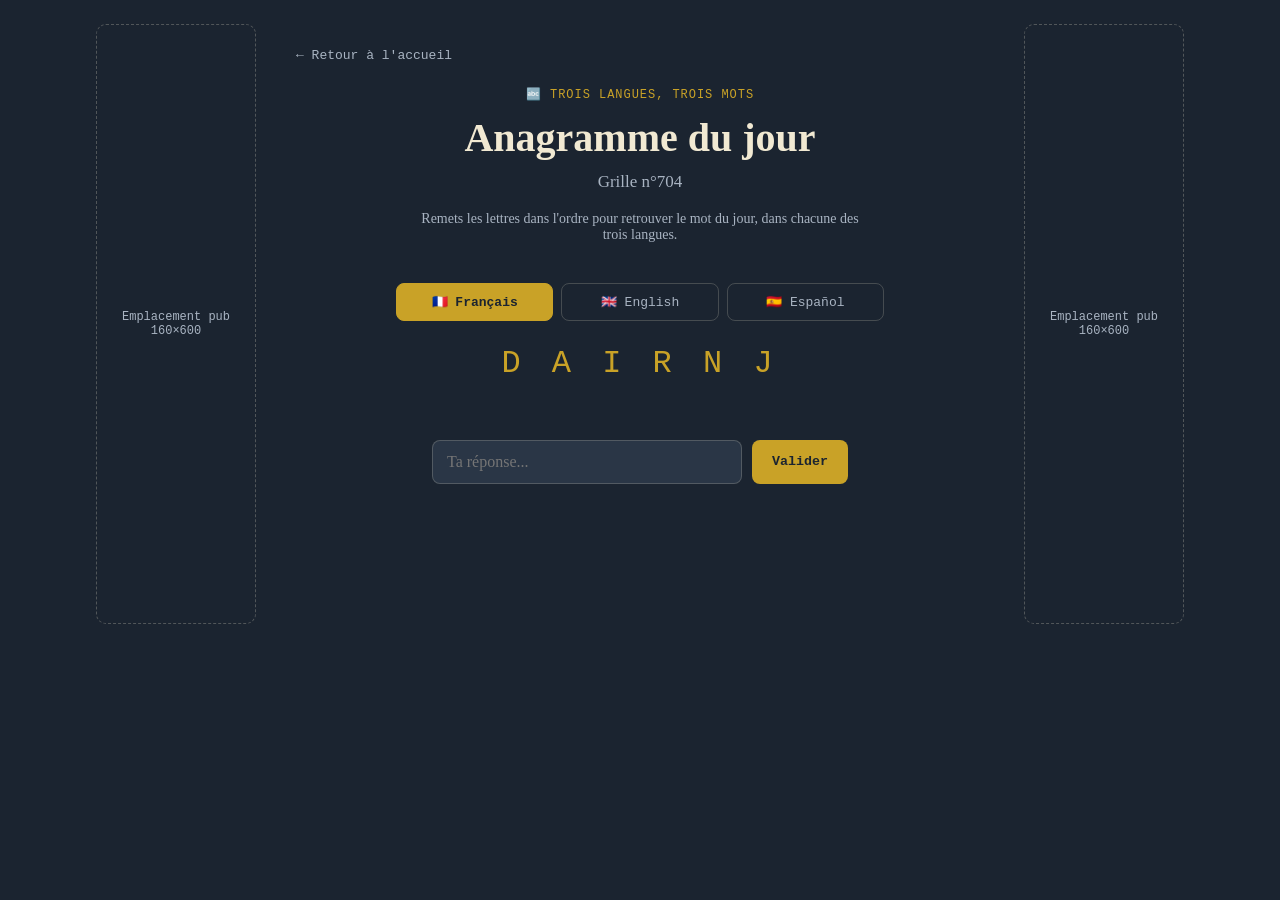
==== mon-site-jeux-5/jeux/anagramme/index.html @ 9b38d36c "Add files via upload" ====
<!DOCTYPE html>
<html lang="fr">
<head>
<meta charset="UTF-8">
<meta name="viewport" content="width=device-width, initial-scale=1.0">
<title>Anagramme du jour — FR / EN / ES</title>
<link rel="stylesheet" href="../../style.css">
<link rel="stylesheet" href="../../game-common.css">
<link rel="stylesheet" href="anagramme.css">
</head>
<body>

<div class="layout">
  <aside class="ad-slot ad-left" aria-label="Emplacement publicitaire gauche">
    <span>Emplacement pub<br>160×600</span>
  </aside>

  <main class="page">
    <a class="back-link" href="../../index.html">← Retour à l'accueil</a>

    <header class="game-header">
      <p class="eyebrow">🔤 Trois langues, trois mots</p>
      <h1>Anagramme du jour</h1>
      <p class="tagline" id="day-label">Grille du jour</p>
      <p class="instructions">Remets les lettres dans l'ordre pour retrouver le mot du jour, dans chacune des trois langues.</p>
    </header>

    <div class="lang-tabs">
      <button class="lang-tab lang-tab--active" data-lang="fr">🇫🇷 Français</button>
      <button class="lang-tab" data-lang="en">🇬🇧 English</button>
      <button class="lang-tab" data-lang="es">🇪🇸 Español</button>
    </div>

    <div id="panel-fr" class="lang-panel"></div>
    <div id="panel-en" class="lang-panel" style="display:none;"></div>
    <div id="panel-es" class="lang-panel" style="display:none;"></div>
  </main>

  <aside class="ad-slot ad-right" aria-label="Emplacement publicitaire droit">
    <span>Emplacement pub<br>160×600</span>
  </aside>
</div>

<script src="../../shared.js"></script>
<script src="data.js"></script>
<script src="script.js"></script>
</body>
</html>
---- mon-site-jeux-5/style.css ----
/* ===== Design tokens ===== */
:root{
  --ink: #1B2430;
  --ink-soft: #2A3646;
  --parchment: #F1E9D2;
  --parchment-dim: #E4D9B8;
  --gold: #C9A227;
  --coral: #E4572E;
  --green: #4C8B5C;
  --text-light: #F1E9D2;
  --text-dim: #A9B4C2;
  --radius: 10px;
  --serif: "Iowan Old Style", "Palatino Linotype", Georgia, serif;
  --mono: "IBM Plex Mono", "Courier New", monospace;
}

*{box-sizing:border-box;}
html,body{margin:0;padding:0;}
body{
  background:var(--ink);
  color:var(--text-light);
  font-family:var(--serif);
  -webkit-font-smoothing:antialiased;
}
a{color:inherit;}

/* ===== Layout with ad rails ===== */
.layout{
  display:flex;
  justify-content:center;
  gap:24px;
  max-width:1400px;
  margin:0 auto;
  padding:24px;
}
.ad-slot{
  flex:0 0 160px;
  min-height:600px;
  border:1px dashed rgba(241,233,210,0.25);
  border-radius:var(--radius);
  display:flex;
  align-items:center;
  justify-content:center;
  text-align:center;
  font-family:var(--mono);
  font-size:12px;
  color:var(--text-dim);
  position:sticky;
  top:24px;
  align-self:flex-start;
}
@media (max-width: 1000px){
  .ad-slot{display:none;}
}

.page{
  flex:1 1 auto;
  max-width:720px;
}

/* ===== Hero ===== */
.hero{
  text-align:center;
  padding:56px 16px 40px;
}
.eyebrow{
  font-family:var(--mono);
  letter-spacing:0.08em;
  text-transform:uppercase;
  font-size:12px;
  color:var(--gold);
  margin:0 0 12px;
}
.hero h1{
  font-size:56px;
  margin:0 0 16px;
  letter-spacing:-0.01em;
}
.tagline{
  color:var(--text-dim);
  font-size:17px;
  max-width:480px;
  margin:0 auto;
  line-height:1.5;
}

/* ===== Timeline / game cards (signature element) ===== */
.timeline{
  position:relative;
  padding:24px 0 40px;
}
.timeline-line{
  position:absolute;
  left:23px;
  top:14px;
  bottom:14px;
  width:2px;
  background:linear-gradient(to bottom, var(--gold), rgba(201,162,39,0.15));
}
.game-card{
  position:relative;
  margin-left:56px;
  margin-bottom:28px;
  background:var(--ink-soft);
  border-radius:var(--radius);
  padding:24px 28px;
  border:1px solid rgba(241,233,210,0.08);
}
.game-dot{
  position:absolute;
  left:-44px;
  top:28px;
  width:14px;
  height:14px;
  border-radius:50%;
  background:var(--gold);
  border:3px solid var(--ink);
  box-shadow:0 0 0 2px var(--gold);
}
.game-card--soon .game-dot{
  background:var(--ink);
  box-shadow:0 0 0 2px rgba(241,233,210,0.25);
}
.game-card--soon{opacity:0.55;}
.game-card h2{
  margin:0 0 8px;
  font-size:24px;
}
.game-desc{
  color:var(--text-dim);
  font-size:15px;
  line-height:1.5;
  margin:0 0 18px;
}
.play-btn{
  display:inline-block;
  font-family:var(--mono);
  font-size:14px;
  text-decoration:none;
  background:var(--gold);
  color:var(--ink);
  padding:10px 18px;
  border-radius:6px;
  font-weight:bold;
}
.play-btn--disabled{
  background:transparent;
  border:1px solid var(--text-dim);
  color:var(--text-dim);
}

.site-footer{
  text-align:center;
  color:var(--text-dim);
  font-size:13px;
  padding:24px 0;
}
---- mon-site-jeux-5/game-common.css ----
.back-link{
  display:inline-block;
  font-family:var(--mono);
  font-size:13px;
  color:var(--text-dim);
  text-decoration:none;
  margin:24px 0 0 16px;
}

.game-header{
  text-align:center;
  padding:24px 16px 16px;
}
.game-header h1{
  font-size:40px;
  margin:0 0 8px;
}
.instructions{
  color:var(--text-dim);
  font-size:14px;
  max-width:460px;
  margin:16px auto 0;
}

.guess-form{
  display:flex;
  gap:10px;
  max-width:480px;
  margin:24px auto 0;
  padding:0 16px;
}
.guess-form input[type="text"],
.guess-form input[type="number"],
.guess-form select{
  flex:1;
  padding:12px 14px;
  border-radius:8px;
  border:1px solid rgba(241,233,210,0.2);
  background:var(--ink-soft);
  color:var(--text-light);
  font-family:var(--serif);
  font-size:16px;
}
.guess-form button{
  border:none;
  cursor:pointer;
  background:var(--gold);
  color:var(--ink);
  font-weight:bold;
  padding:0 20px;
  border-radius:8px;
  font-family:var(--mono);
}

.attempts-board{
  max-width:480px;
  margin:24px auto 0;
  padding:0 16px;
  display:flex;
  flex-direction:column;
  gap:8px;
}
.attempt-row{
  display:flex;
  align-items:center;
  justify-content:space-between;
  gap:12px;
  background:var(--ink-soft);
  border:1px solid rgba(241,233,210,0.08);
  border-radius:8px;
  padding:10px 14px;
  font-size:14px;
}
.attempt-guess{
  flex:1;
}
.attempt-feedback{
  font-family:var(--mono);
  font-size:13px;
  color:var(--coral);
  font-weight:bold;
  white-space:nowrap;
}
.attempt-feedback--ok{
  color:var(--green);
}

.clue-list{
  max-width:480px;
  margin:20px auto 0;
  padding:0 16px;
  list-style:none;
}
.clue-list li{
  background:var(--ink-soft);
  border-left:3px solid var(--gold);
  border-radius:6px;
  padding:10px 14px;
  margin-bottom:8px;
  font-size:14px;
  color:var(--text-light);
}

.result{
  text-align:center;
  padding:24px 16px 48px;
}
.score-line{
  font-size:20px;
  margin:0 0 8px;
}
.emoji-grid{
  font-size:24px;
  letter-spacing:4px;
  margin:0 0 20px;
}
.share-btn{
  border:none;
  cursor:pointer;
  background:var(--gold);
  color:var(--ink);
  font-weight:bold;
  padding:10px 18px;
  border-radius:6px;
  font-family:var(--mono);
  font-size:14px;
}
.reveal-answer{
  font-family:var(--mono);
  font-size:13px;
  color:var(--text-dim);
  margin-top:8px;
}
---- mon-site-jeux-5/jeux/anagramme/anagramme.css ----
.lang-tabs{
  display:flex;
  justify-content:center;
  gap:8px;
  max-width:520px;
  margin:24px auto 0;
  padding:0 16px;
}
.lang-tab{
  flex:1;
  padding:10px 8px;
  border-radius:8px;
  border:1px solid rgba(241,233,210,0.2);
  background:transparent;
  color:var(--text-dim);
  font-family:var(--mono);
  font-size:13px;
  cursor:pointer;
}
.lang-tab--active{
  background:var(--gold);
  color:var(--ink);
  border-color:var(--gold);
  font-weight:bold;
}

.lang-panel{
  max-width:480px;
  margin:24px auto 0;
  padding:0 16px;
  text-align:center;
}

.scrambled-letters{
  font-family:var(--mono);
  font-size:32px;
  letter-spacing:6px;
  margin:16px 0;
  color:var(--gold);
  word-break:break-word;
}

.clue-text{
  color:var(--text-dim);
  font-size:14px;
  min-height:18px;
  margin:0 0 12px;
}
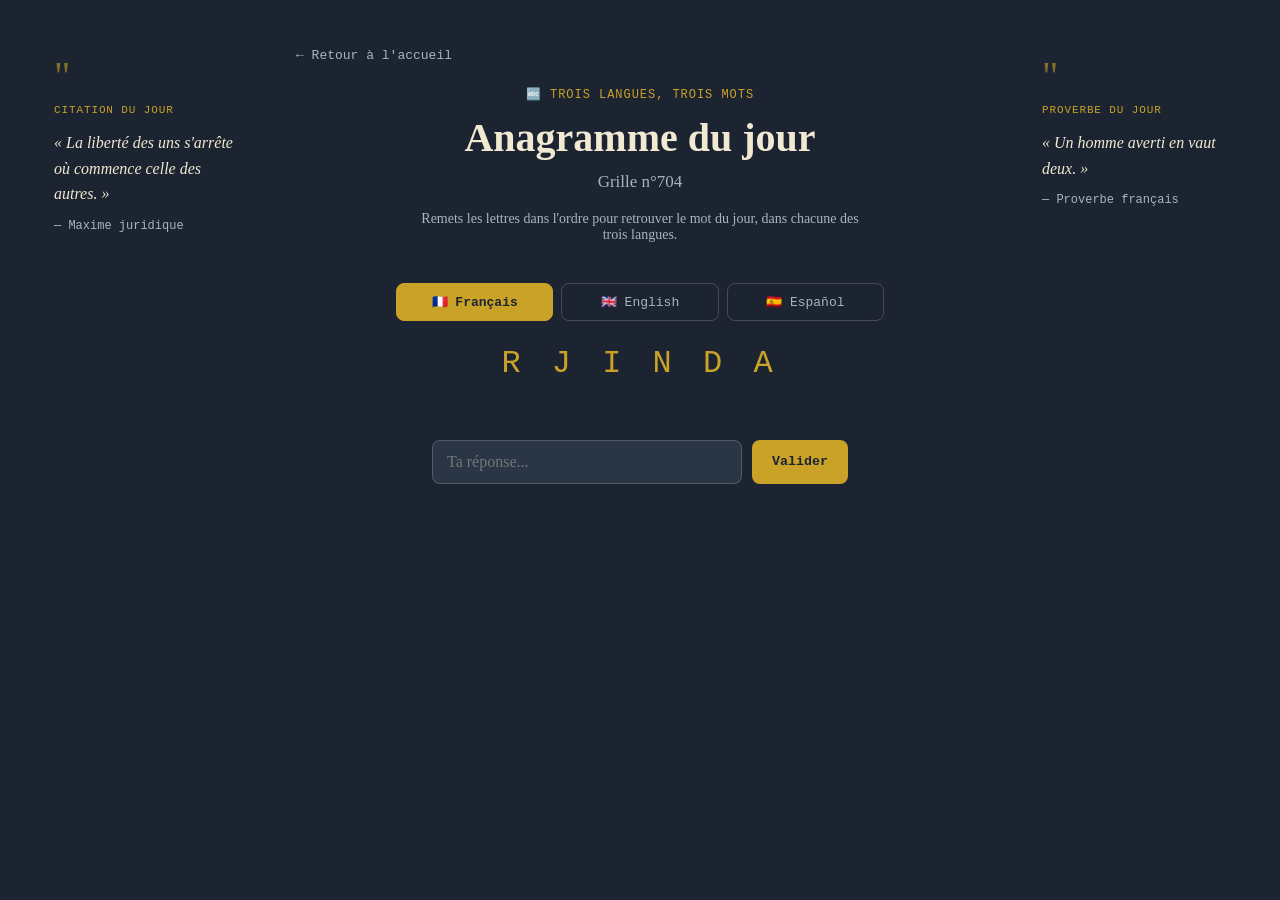
==== commit 1693f410: "Add files via upload" ====
--- a/mon-site-jeux-5/jeux/anagramme/index.html
+++ b/mon-site-jeux-5/jeux/anagramme/index.html
@@ -11,8 +11,11 @@
 <body>
 
 <div class="layout">
-  <aside class="ad-slot ad-left" aria-label="Emplacement publicitaire gauche">
-    <span>Emplacement pub<br>160×600</span>
+  <aside class="ad-slot quote-slot ad-left" aria-label="Citation du jour">
+    <p class="quote-mark">"</p>
+    <p class="quote-label">Citation du jour</p>
+    <p id="quote-left-text" class="quote-text">Chargement...</p>
+    <p id="quote-left-author" class="quote-author"></p>
   </aside>
 
   <main class="page">
@@ -36,13 +39,17 @@
     <div id="panel-es" class="lang-panel" style="display:none;"></div>
   </main>
 
-  <aside class="ad-slot ad-right" aria-label="Emplacement publicitaire droit">
-    <span>Emplacement pub<br>160×600</span>
+  <aside class="ad-slot quote-slot ad-right" aria-label="Proverbe du jour">
+    <p class="quote-mark">"</p>
+    <p class="quote-label">Proverbe du jour</p>
+    <p id="quote-right-text" class="quote-text">Chargement...</p>
+    <p id="quote-right-author" class="quote-author"></p>
   </aside>
 </div>
 
 <script src="../../shared.js"></script>
 <script src="data.js"></script>
 <script src="script.js"></script>
+<script src="../../quotes.js"></script>
 </body>
 </html>
--- a/mon-site-jeux-5/style.css
+++ b/mon-site-jeux-5/style.css
@@ -51,6 +51,44 @@
 }
 @media (max-width: 1000px){
   .ad-slot{display:none;}
+}
+
+.quote-slot{
+  flex:0 0 220px;
+  border:none;
+  min-height:0;
+  display:block;
+  text-align:left;
+  padding:32px 18px;
+}
+.quote-mark{
+  font-family:var(--serif);
+  font-size:40px;
+  color:var(--gold);
+  line-height:1;
+  margin:0 0 8px;
+  opacity:0.6;
+}
+.quote-label{
+  font-family:var(--mono);
+  font-size:11px;
+  text-transform:uppercase;
+  letter-spacing:0.08em;
+  color:var(--gold);
+  margin:0 0 14px;
+}
+.quote-text{
+  font-family:var(--serif);
+  font-size:16px;
+  line-height:1.6;
+  font-style:italic;
+  color:var(--text-light);
+  margin:0 0 10px;
+}
+.quote-author{
+  font-family:var(--mono);
+  font-size:12px;
+  color:var(--text-dim);
 }
 
 .page{
